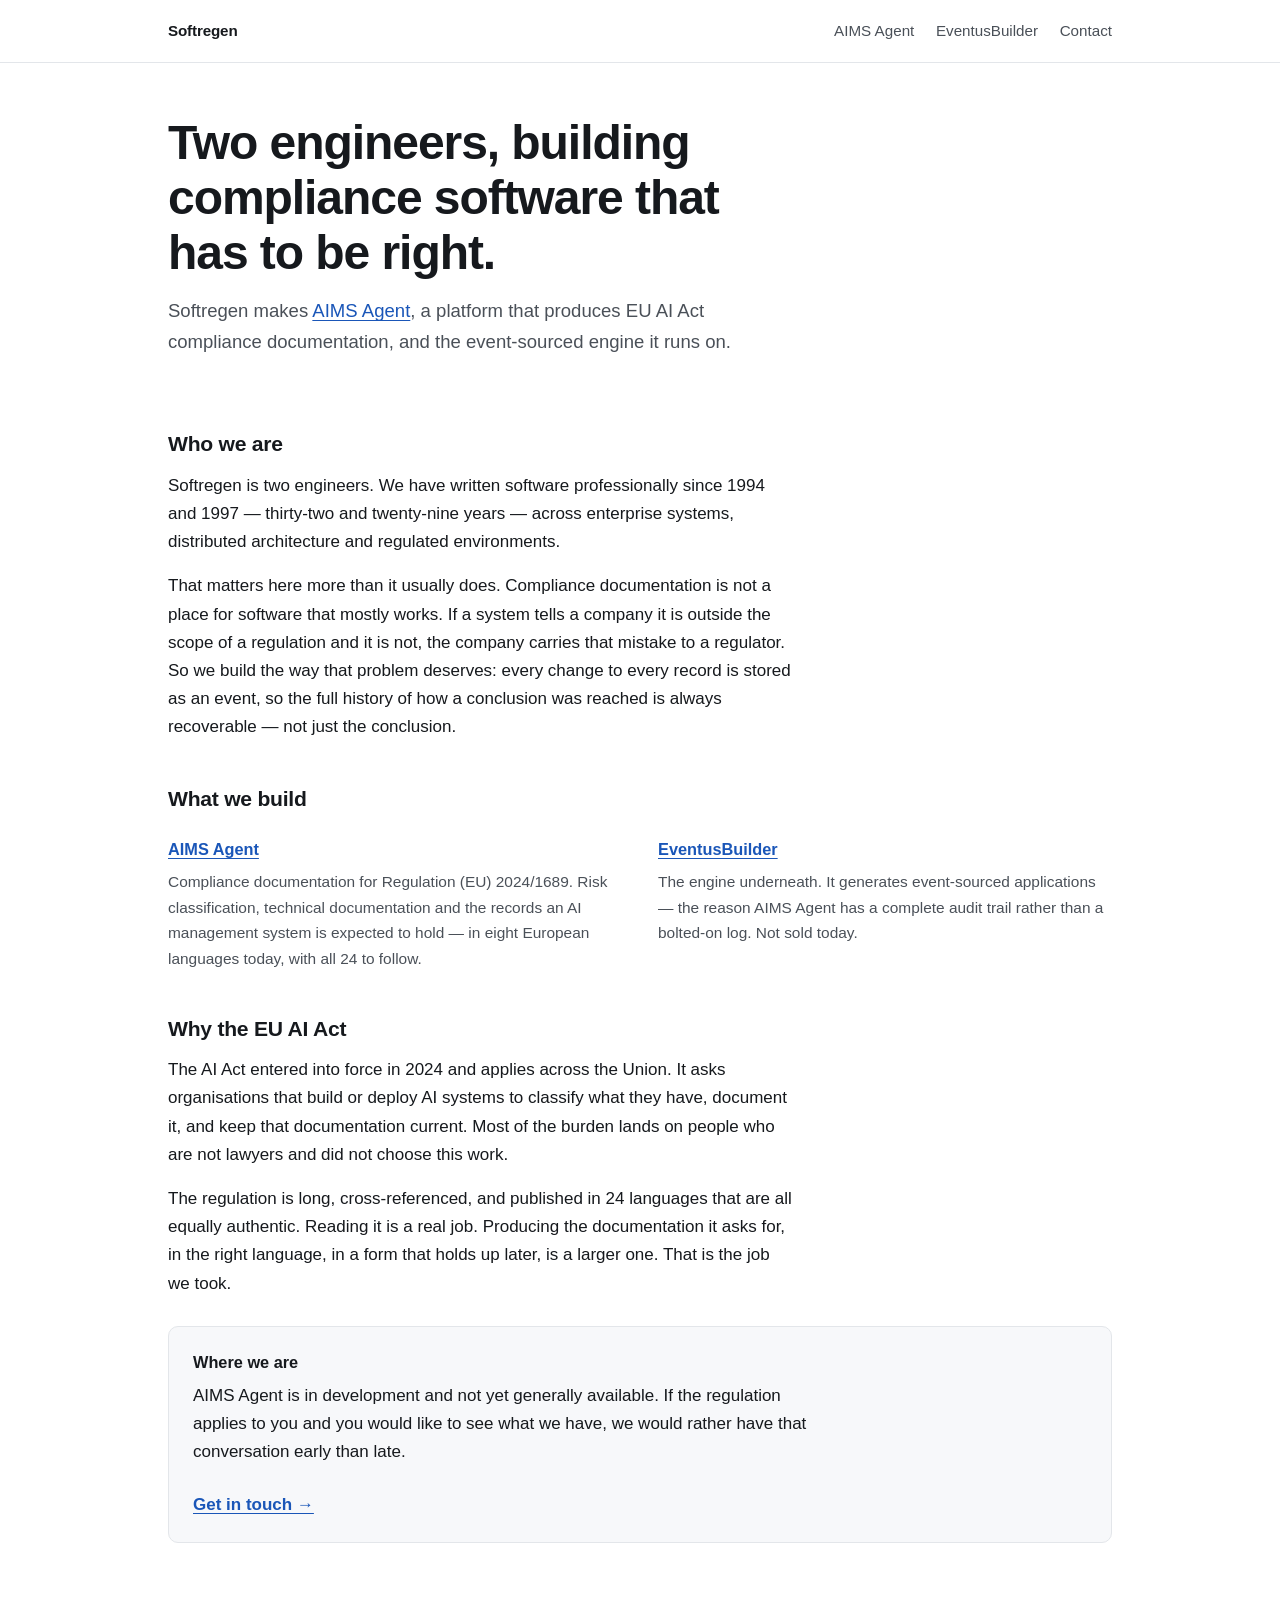
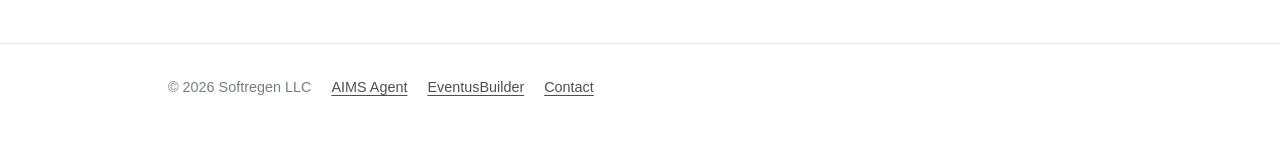
==== index.html @ fa4140e0 "feat: the four static pages for softregen.com Plain HTML and one stylesheet. No build step, no depen" ====
<!doctype html>
<html lang="en">
<head>
<meta charset="utf-8">
<meta name="viewport" content="width=device-width, initial-scale=1">
<title>Softregen — compliance software for the EU AI Act</title>
<meta name="description" content="Softregen builds AIMS Agent, a compliance documentation platform for Regulation (EU) 2024/1689, and the event-sourced engine underneath it.">
<link rel="stylesheet" href="/style.css">
</head>
<body>

<header class="site">
  <div class="wrap">
    <a class="brand" href="/">Softregen</a>
    <nav>
      <a href="/aims/">AIMS Agent</a>
      <a href="/eventus/">EventusBuilder</a>
      <a href="/contact/">Contact</a>
    </nav>
  </div>
</header>

<main>
  <div class="wrap">

    <section class="hero">
      <h1>Two engineers, building compliance software that has to be right.</h1>
      <p class="lede">
        Softregen makes <a href="/aims/">AIMS Agent</a>, a platform that produces EU AI Act
        compliance documentation, and the event-sourced engine it runs on.
      </p>
    </section>

    <h2>Who we are</h2>

    <p>
      Softregen is two engineers. We have written software professionally since 1994 and 1997 —
      thirty-two and twenty-nine years — across enterprise systems, distributed architecture and
      regulated environments.
    </p>

    <p>
      That matters here more than it usually does. Compliance documentation is not a place for software
      that mostly works. If a system tells a company it is outside the scope of a regulation and it is
      not, the company carries that mistake to a regulator. So we build the way that problem deserves:
      every change to every record is stored as an event, so the full history of how a conclusion was
      reached is always recoverable — not just the conclusion.
    </p>

    <h2>What we build</h2>

    <div class="grid">
      <div>
        <h3><a href="/aims/">AIMS Agent</a></h3>
        <p>
          Compliance documentation for Regulation (EU) 2024/1689. Risk classification, technical
          documentation and the records an AI management system is expected to hold — in eight
          European languages today, with all 24 to follow.
        </p>
      </div>
      <div>
        <h3><a href="/eventus/">EventusBuilder</a></h3>
        <p>
          The engine underneath. It generates event-sourced applications — the reason AIMS Agent has a
          complete audit trail rather than a bolted-on log. Not sold today.
        </p>
      </div>
    </div>

    <h2>Why the EU AI Act</h2>

    <p>
      The AI Act entered into force in 2024 and applies across the Union. It asks organisations that
      build or deploy AI systems to classify what they have, document it, and keep that documentation
      current. Most of the burden lands on people who are not lawyers and did not choose this work.
    </p>

    <p>
      The regulation is long, cross-referenced, and published in 24 languages that are all equally
      authentic. Reading it is a real job. Producing the documentation it asks for, in the right
      language, in a form that holds up later, is a larger one. That is the job we took.
    </p>

    <div class="panel">
      <h3>Where we are</h3>
      <p>
        AIMS Agent is in development and not yet generally available. If the regulation applies to you
        and you would like to see what we have, we would rather have that conversation early than
        late.
      </p>
      <p><a class="cta" href="/contact/">Get in touch →</a></p>
    </div>

  </div>
</main>

<footer class="site">
  <div class="wrap">
    <span>© 2026 Softregen LLC</span>
    <a href="/aims/">AIMS Agent</a>
    <a href="/eventus/">EventusBuilder</a>
    <a href="/contact/">Contact</a>
  </div>
</footer>

</body>
</html>
---- style.css ----
/* Softregen — one stylesheet, no build step, no external requests. */

:root {
  --ink:        #16191d;
  --ink-soft:   #4a5058;
  --ink-faint:  #767d86;
  --rule:       #e3e6ea;
  --bg:         #ffffff;
  --bg-soft:    #f7f8fa;
  --accent:     #1a56b8;
  --accent-ink: #0f3d88;
  --max:        62rem;
}

@media (prefers-color-scheme: dark) {
  :root {
    --ink:        #e8eaed;
    --ink-soft:   #b3b9c2;
    --ink-faint:  #868d97;
    --rule:       #2b3037;
    --bg:         #14171a;
    --bg-soft:    #1b1f23;
    --accent:     #6ba3f5;
    --accent-ink: #9dc3ff;
  }
}

*, *::before, *::after { box-sizing: border-box; }

html { -webkit-text-size-adjust: 100%; }

body {
  margin: 0;
  background: var(--bg);
  color: var(--ink);
  font: 400 17px/1.65 -apple-system, BlinkMacSystemFont, "Segoe UI", Roboto,
        "Helvetica Neue", Arial, sans-serif;
  font-feature-settings: "kern" 1;
}

.wrap { max-width: var(--max); margin: 0 auto; padding: 0 1.5rem; }

/* ---- header ---- */

header.site {
  border-bottom: 1px solid var(--rule);
  padding: 1.15rem 0;
  font-size: 0.95rem;
}
header.site .wrap { display: flex; align-items: baseline; gap: 1.5rem; flex-wrap: wrap; }
header.site a { text-decoration: none; color: var(--ink-soft); }
header.site a:hover { color: var(--accent); }
header.site .brand { font-weight: 650; color: var(--ink); letter-spacing: -0.01em; margin-right: auto; }
header.site nav { display: flex; gap: 1.35rem; flex-wrap: wrap; }
header.site nav a[aria-current="page"] { color: var(--ink); font-weight: 600; }

/* ---- type ---- */

h1 {
  font-size: clamp(1.9rem, 1.3rem + 2.4vw, 3rem);
  line-height: 1.15;
  letter-spacing: -0.022em;
  font-weight: 680;
  margin: 0 0 1rem;
  max-width: 24ch;
}
h2 {
  font-size: 1.32rem;
  line-height: 1.3;
  letter-spacing: -0.012em;
  font-weight: 650;
  margin: 2.75rem 0 0.85rem;
}
h3 { font-size: 1.02rem; font-weight: 650; margin: 1.75rem 0 0.4rem; }

p { margin: 0 0 1.05rem; max-width: 66ch; }
.lede { font-size: 1.16rem; color: var(--ink-soft); max-width: 60ch; }

a { color: var(--accent); text-underline-offset: 0.18em; }
a:hover { color: var(--accent-ink); }

strong { font-weight: 640; }
code { font-family: ui-monospace, SFMono-Regular, Menlo, Consolas, monospace; font-size: 0.88em; }

/* ---- layout pieces ---- */

main { padding: 3.25rem 0 4.5rem; }

.hero { padding-bottom: 0.75rem; }

.grid {
  display: grid;
  grid-template-columns: repeat(auto-fit, minmax(15.5rem, 1fr));
  gap: 1.5rem 2.25rem;
  margin: 1.5rem 0 0;
}
.grid h3 { margin-top: 0; }
.grid p { font-size: 0.965rem; color: var(--ink-soft); margin-bottom: 0; }

.panel {
  background: var(--bg-soft);
  border: 1px solid var(--rule);
  border-radius: 10px;
  padding: 1.4rem 1.5rem;
  margin: 1.75rem 0;
}
.panel > :last-child { margin-bottom: 0; }
.panel h3 { margin-top: 0; }

ul.plain { list-style: none; padding: 0; margin: 1rem 0; max-width: 66ch; }
ul.plain li { padding: 0.55rem 0; border-top: 1px solid var(--rule); }
ul.plain li:first-child { border-top: none; }

dl.facts { margin: 1.5rem 0; display: grid; grid-template-columns: auto 1fr; gap: 0.55rem 1.5rem; max-width: 46rem; }
dl.facts dt { color: var(--ink-faint); font-size: 0.9rem; white-space: nowrap; }
dl.facts dd { margin: 0; font-size: 0.95rem; }

.cta { display: inline-block; margin-top: 0.5rem; font-weight: 600; }

.note { font-size: 0.9rem; color: var(--ink-faint); max-width: 60ch; }

/* ---- footer ---- */

footer.site {
  border-top: 1px solid var(--rule);
  padding: 2rem 0 3rem;
  font-size: 0.9rem;
  color: var(--ink-faint);
}
footer.site .wrap { display: flex; gap: 1.25rem; flex-wrap: wrap; align-items: baseline; }
footer.site a { color: var(--ink-soft); }
footer.site .spacer { margin-left: auto; }

@media (max-width: 34rem) {
  body { font-size: 16px; }
  main { padding: 2.25rem 0 3rem; }
  dl.facts { grid-template-columns: 1fr; gap: 0.15rem; }
  dl.facts dd { margin-bottom: 0.7rem; }
}
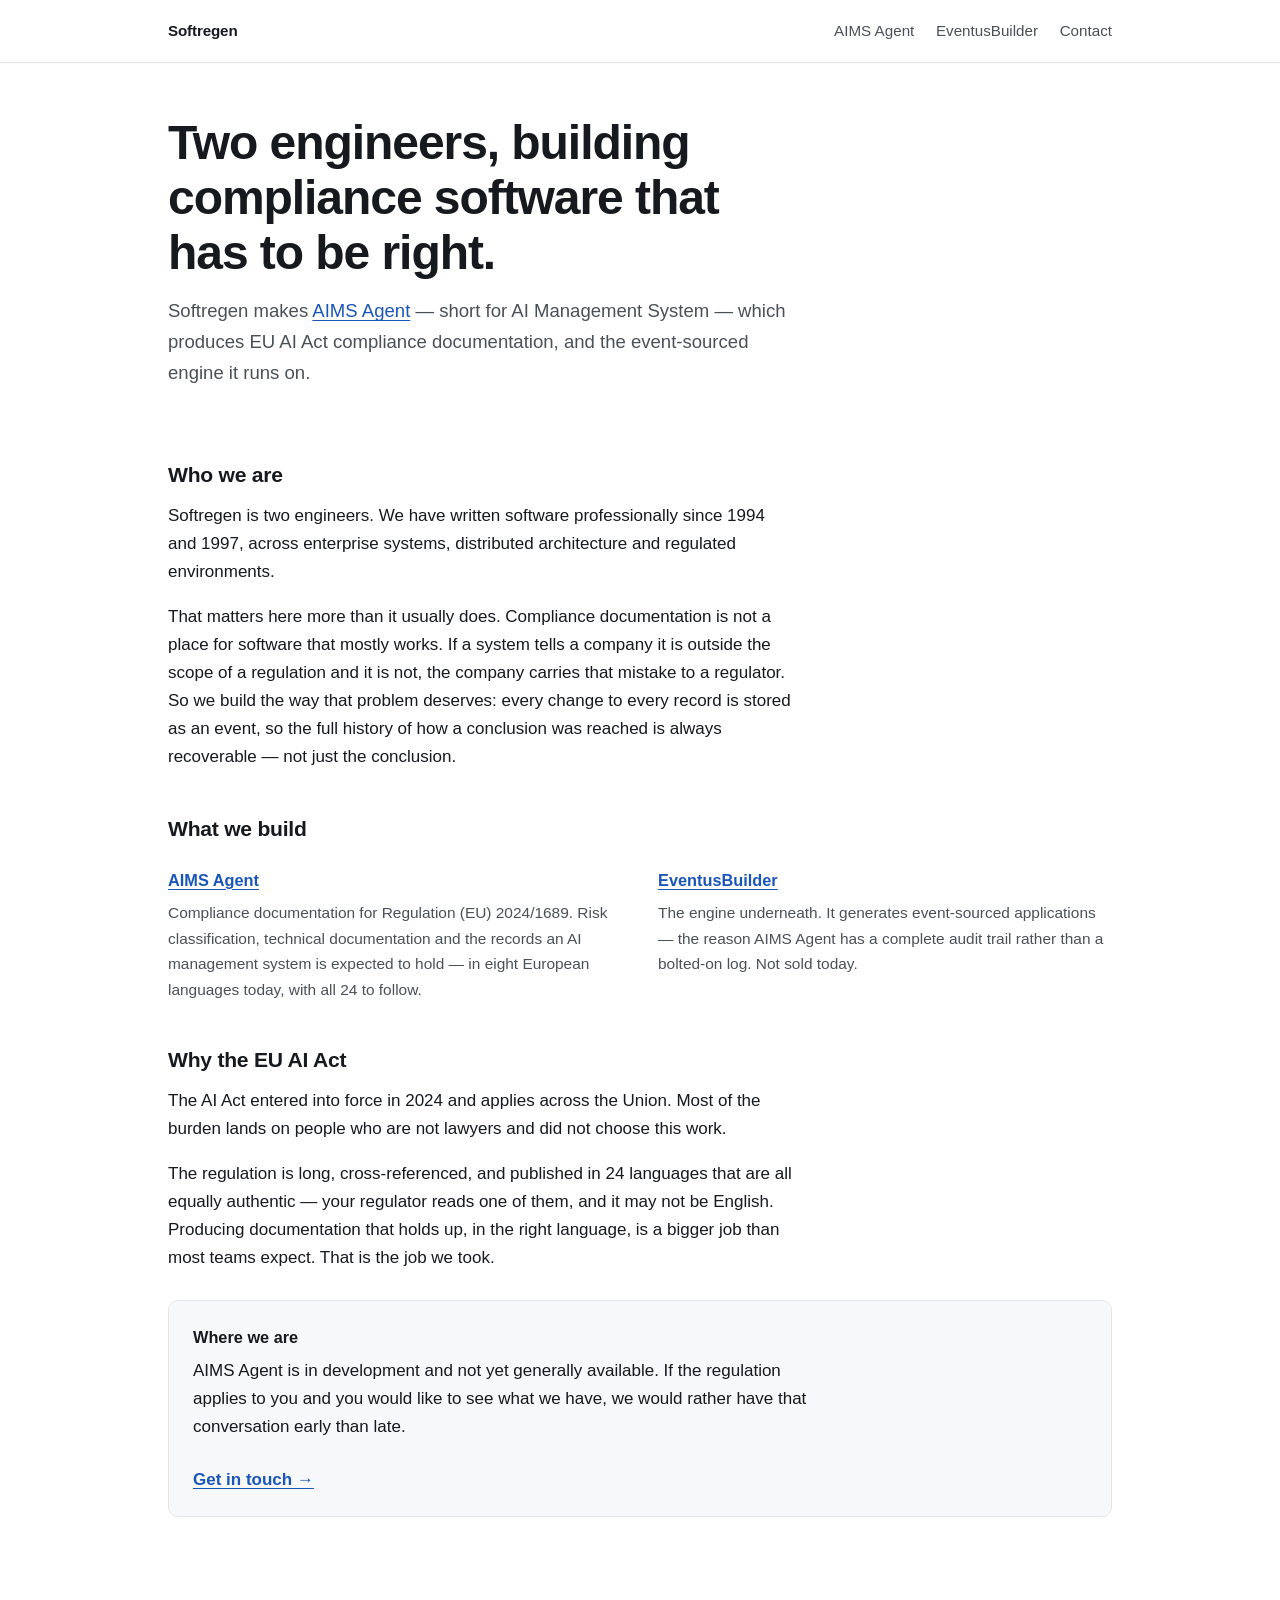
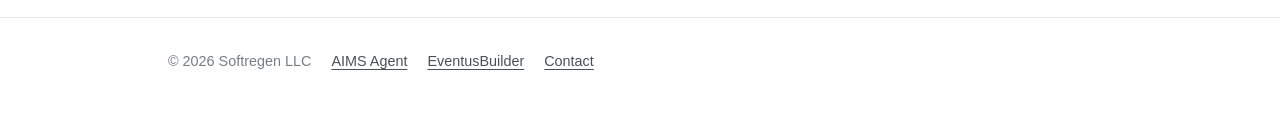
==== commit 00eaa278: "copy: expand AIMS on first use, drop a claim that expires on 1 January From a marketing review of th" ====
--- a/index.html
+++ b/index.html
@@ -26,17 +26,16 @@
     <section class="hero">
       <h1>Two engineers, building compliance software that has to be right.</h1>
       <p class="lede">
-        Softregen makes <a href="/aims/">AIMS Agent</a>, a platform that produces EU AI Act
-        compliance documentation, and the event-sourced engine it runs on.
+        Softregen makes <a href="/aims/">AIMS Agent</a> — short for AI Management System — which
+        produces EU AI Act compliance documentation, and the event-sourced engine it runs on.
       </p>
     </section>
 
     <h2>Who we are</h2>
 
     <p>
-      Softregen is two engineers. We have written software professionally since 1994 and 1997 —
-      thirty-two and twenty-nine years — across enterprise systems, distributed architecture and
-      regulated environments.
+      Softregen is two engineers. We have written software professionally since 1994 and 1997,
+      across enterprise systems, distributed architecture and regulated environments.
     </p>
 
     <p>
@@ -70,15 +69,15 @@
     <h2>Why the EU AI Act</h2>
 
     <p>
-      The AI Act entered into force in 2024 and applies across the Union. It asks organisations that
-      build or deploy AI systems to classify what they have, document it, and keep that documentation
-      current. Most of the burden lands on people who are not lawyers and did not choose this work.
+      The AI Act entered into force in 2024 and applies across the Union. Most of the burden lands on
+      people who are not lawyers and did not choose this work.
     </p>
 
     <p>
       The regulation is long, cross-referenced, and published in 24 languages that are all equally
-      authentic. Reading it is a real job. Producing the documentation it asks for, in the right
-      language, in a form that holds up later, is a larger one. That is the job we took.
+      authentic — your regulator reads one of them, and it may not be English. Producing documentation
+      that holds up, in the right language, is a bigger job than most teams expect. That is the job we
+      took.
     </p>
 
     <div class="panel">
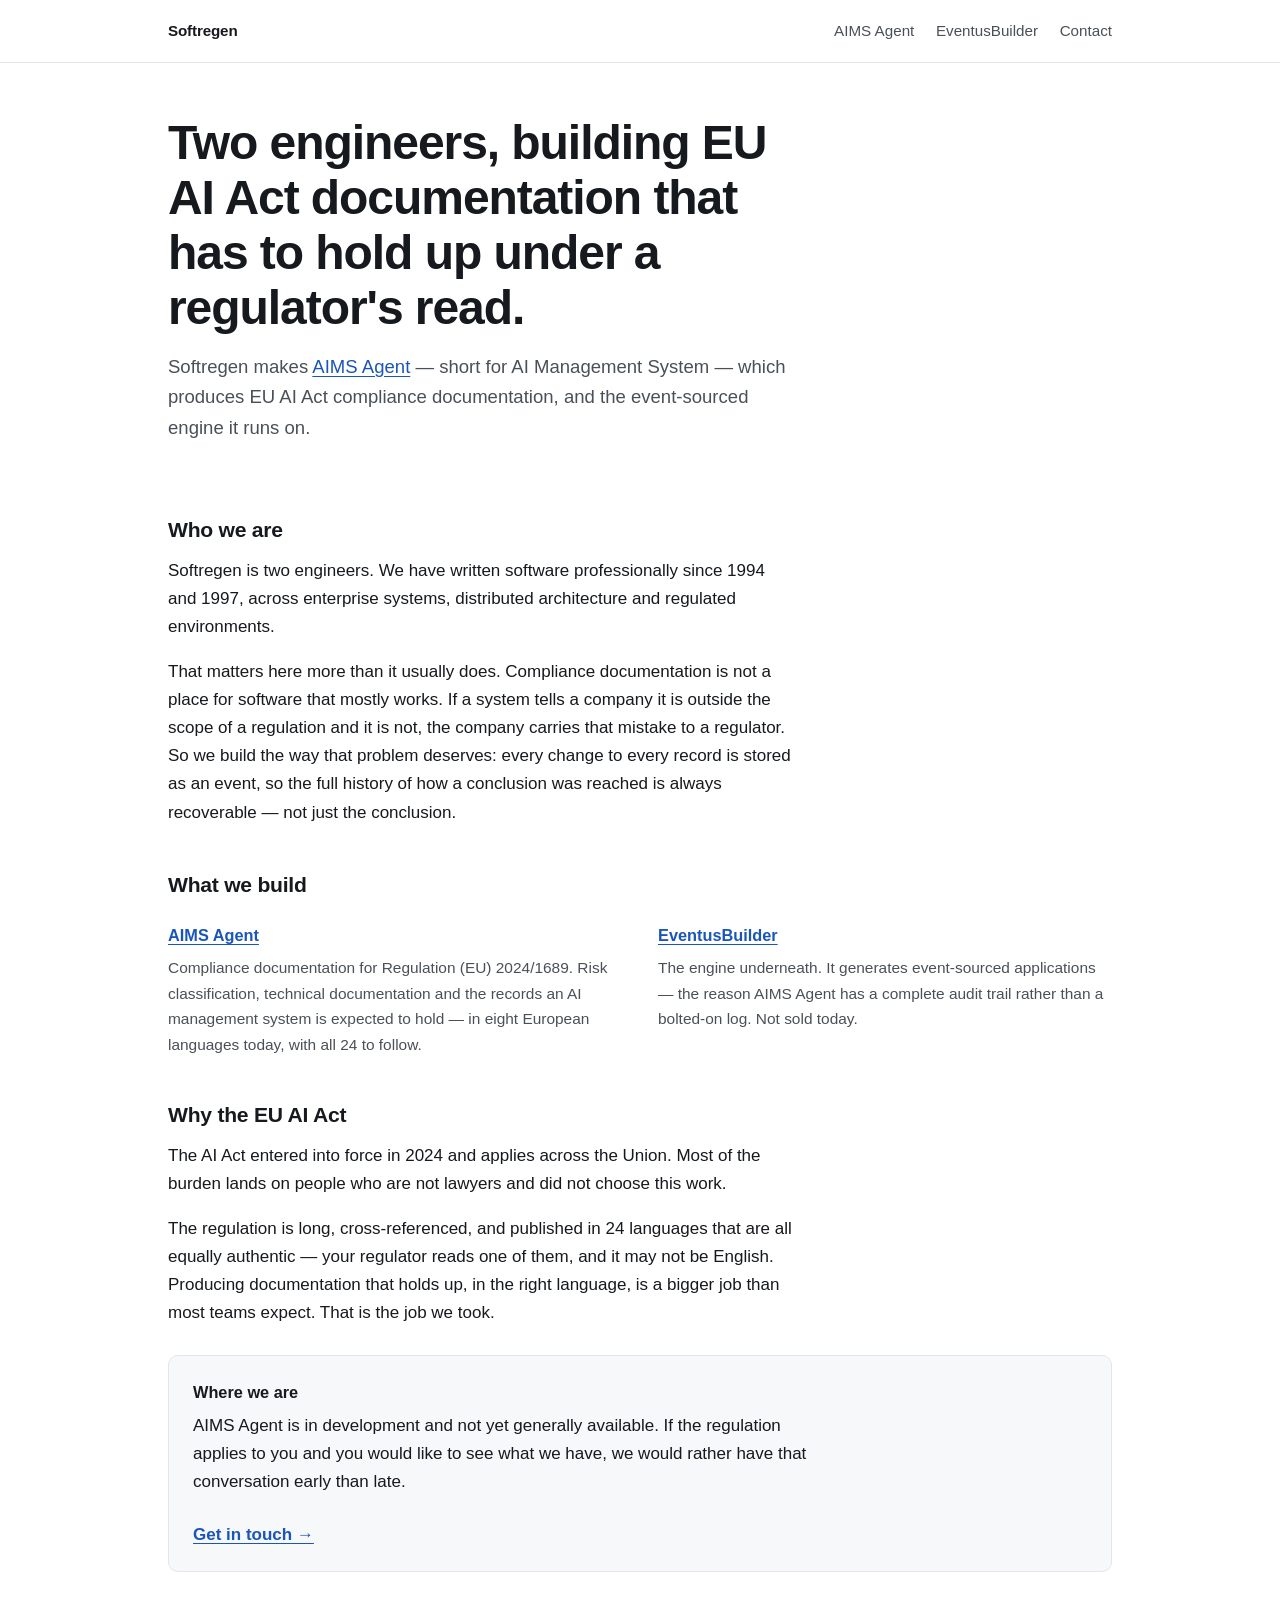
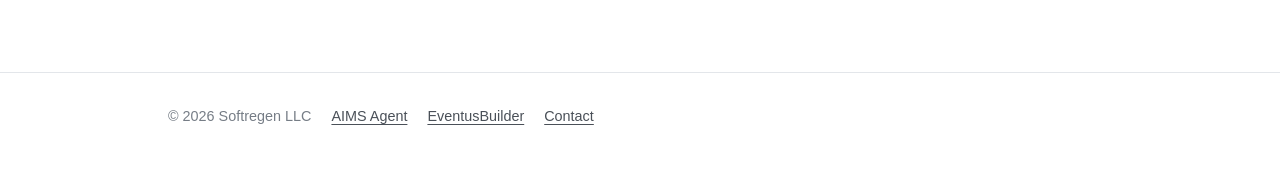
==== commit b0250966: "copy: sharper headline, jurisdiction, and which operator role the product serves Three operator deci" ====
--- a/index.html
+++ b/index.html
@@ -24,7 +24,7 @@
   <div class="wrap">
 
     <section class="hero">
-      <h1>Two engineers, building compliance software that has to be right.</h1>
+      <h1>Two engineers, building EU AI Act documentation that has to hold up under a regulator's read.</h1>
       <p class="lede">
         Softregen makes <a href="/aims/">AIMS Agent</a> — short for AI Management System — which
         produces EU AI Act compliance documentation, and the event-sourced engine it runs on.
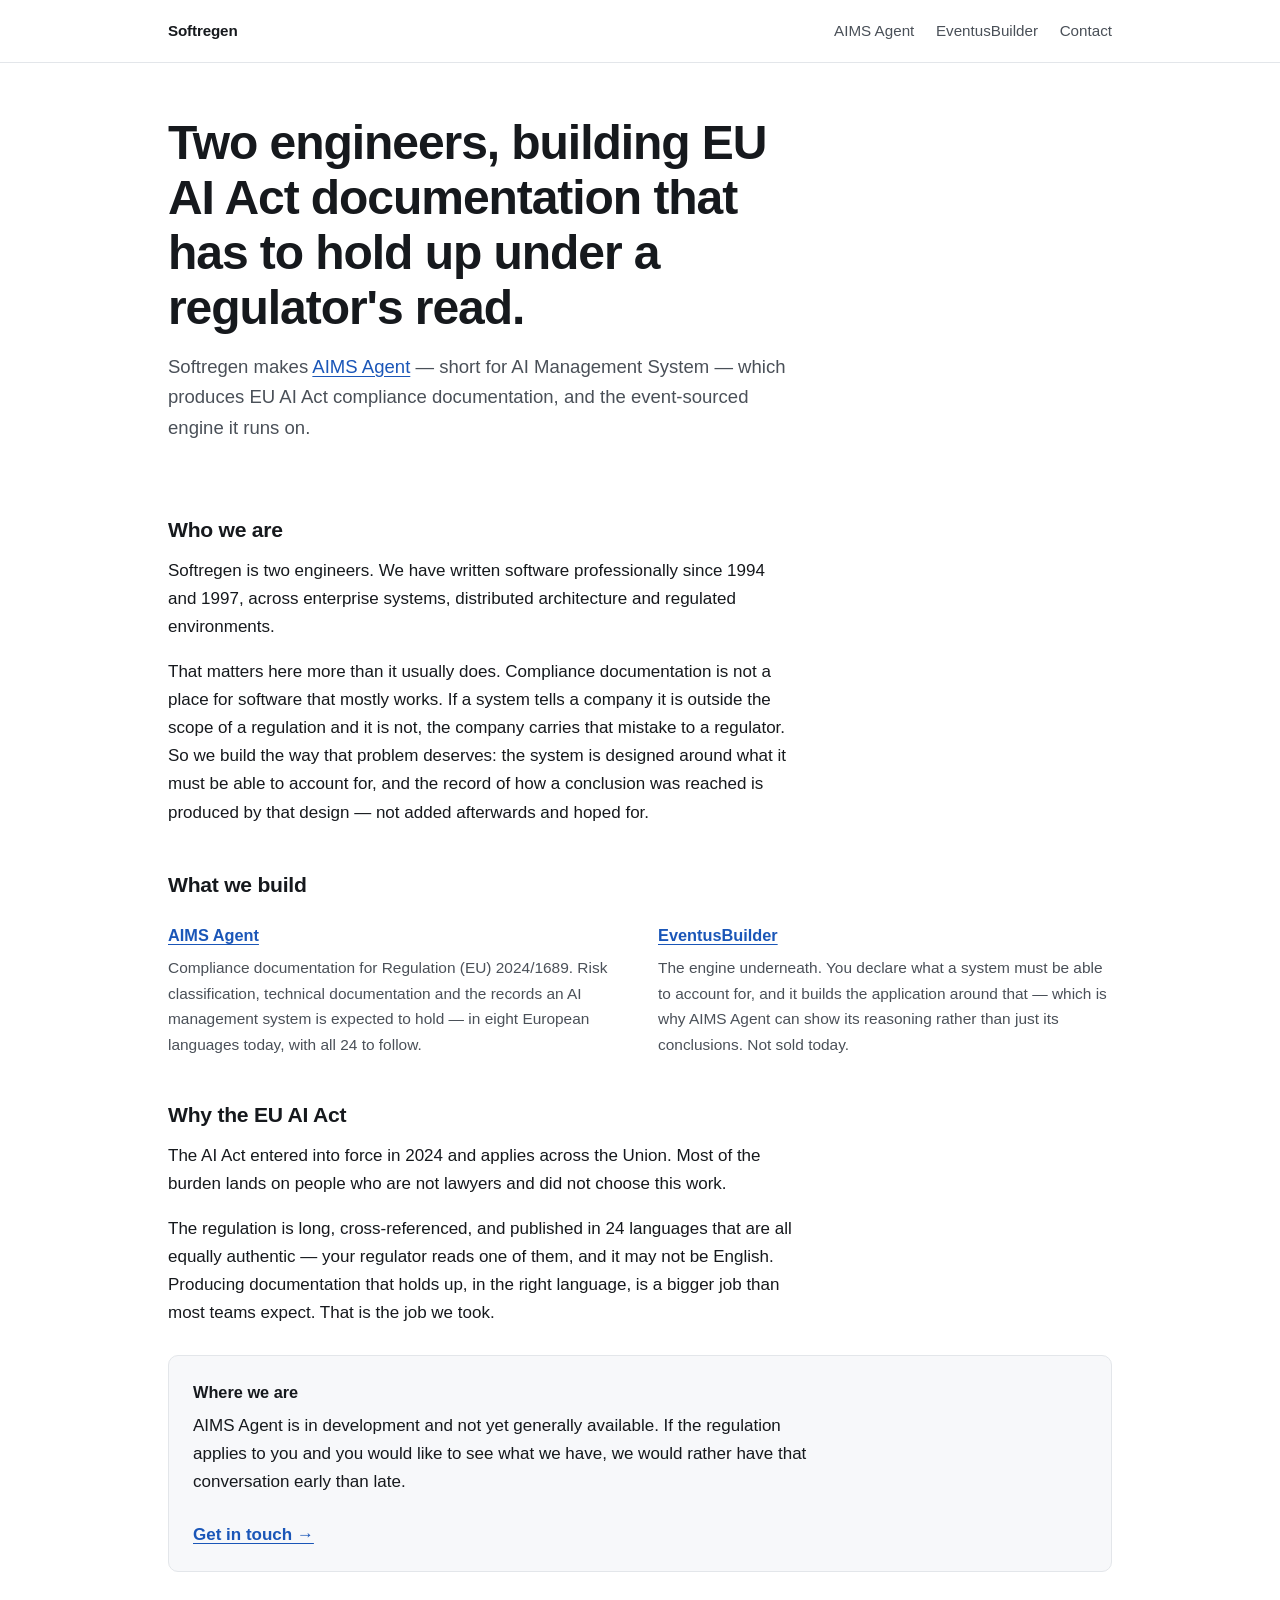
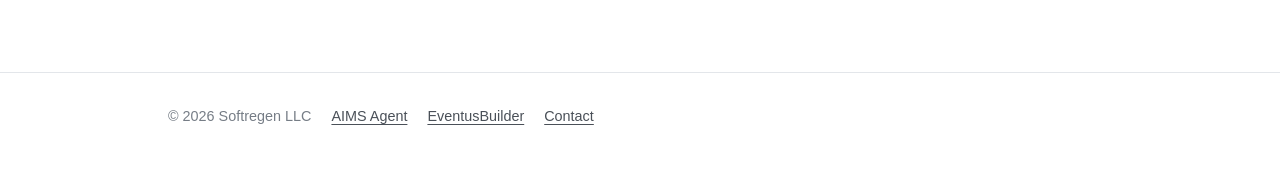
==== commit 7b53c9dd: "copy: describe EventusBuilder from event types, not from "entities are recorded" The /eventus page r" ====
--- a/index.html
+++ b/index.html
@@ -42,8 +42,8 @@
       That matters here more than it usually does. Compliance documentation is not a place for software
       that mostly works. If a system tells a company it is outside the scope of a regulation and it is
       not, the company carries that mistake to a regulator. So we build the way that problem deserves:
-      every change to every record is stored as an event, so the full history of how a conclusion was
-      reached is always recoverable — not just the conclusion.
+      the system is designed around what it must be able to account for, and the record of how a
+      conclusion was reached is produced by that design — not added afterwards and hoped for.
     </p>
 
     <h2>What we build</h2>
@@ -60,8 +60,9 @@
       <div>
         <h3><a href="/eventus/">EventusBuilder</a></h3>
         <p>
-          The engine underneath. It generates event-sourced applications — the reason AIMS Agent has a
-          complete audit trail rather than a bolted-on log. Not sold today.
+          The engine underneath. You declare what a system must be able to account for, and it builds
+          the application around that — which is why AIMS Agent can show its reasoning rather than
+          just its conclusions. Not sold today.
         </p>
       </div>
     </div>
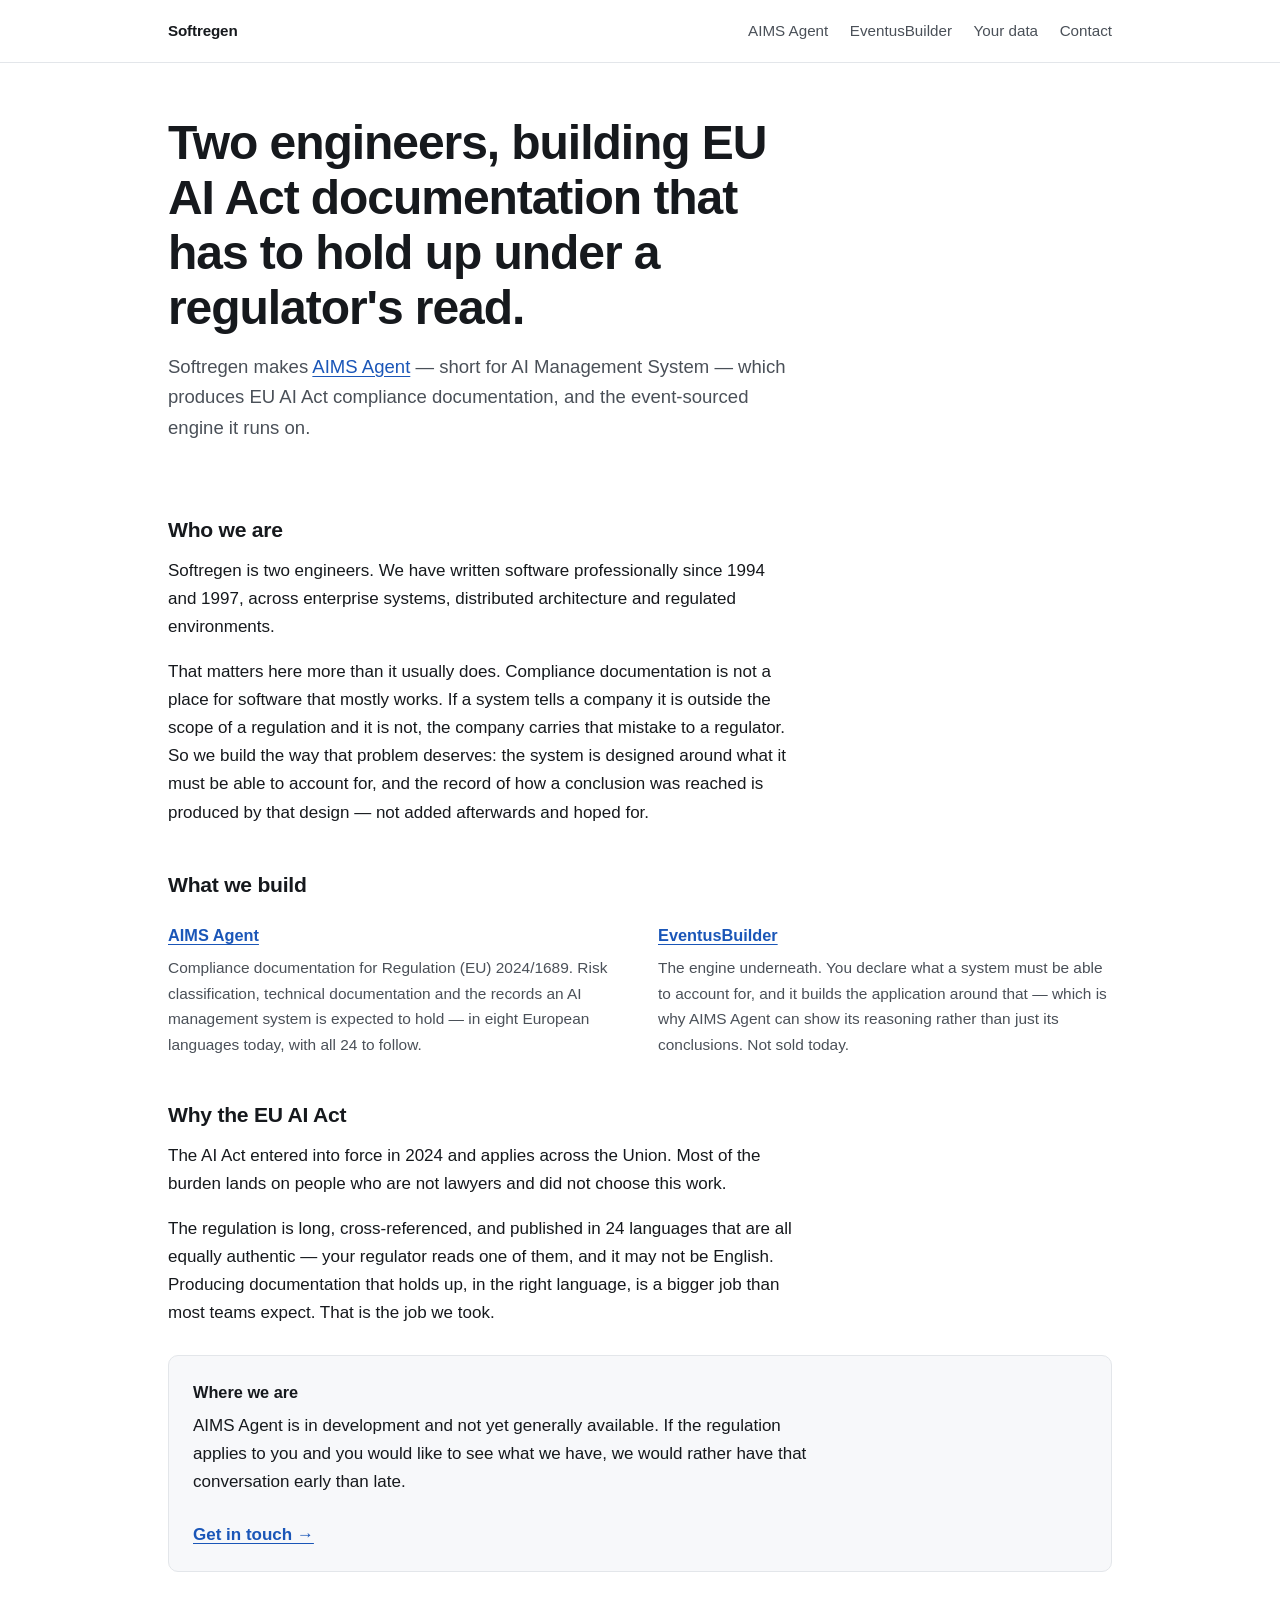
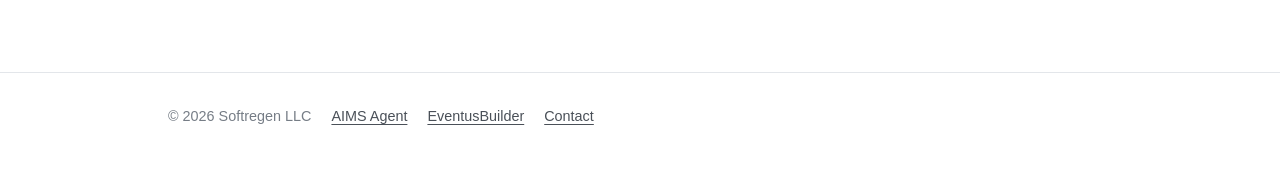
==== commit a4db3263: "feat: a page saying where customer data goes, and who sees it Closes the first of the five gaps (iss" ====
--- a/index.html
+++ b/index.html
@@ -15,6 +15,7 @@
     <nav>
       <a href="/aims/">AIMS Agent</a>
       <a href="/eventus/">EventusBuilder</a>
+      <a href="/data/">Your data</a>
       <a href="/contact/">Contact</a>
     </nav>
   </div>
--- a/style.css
+++ b/style.css
@@ -137,3 +137,14 @@
   dl.facts { grid-template-columns: 1fr; gap: 0.15rem; }
   dl.facts dd { margin-bottom: 0.7rem; }
 }
+
+/* ---- tables ---- */
+
+.scroll { overflow-x: auto; margin: 1.25rem 0; }
+table { border-collapse: collapse; width: 100%; font-size: 0.95rem; }
+th, td { text-align: left; padding: 0.6rem 0.8rem; border-bottom: 1px solid var(--rule); vertical-align: top; }
+th {
+  font-size: 0.78rem; text-transform: uppercase; letter-spacing: 0.07em;
+  color: var(--ink-faint); font-weight: 640;
+}
+tr:last-child td { border-bottom: none; }
